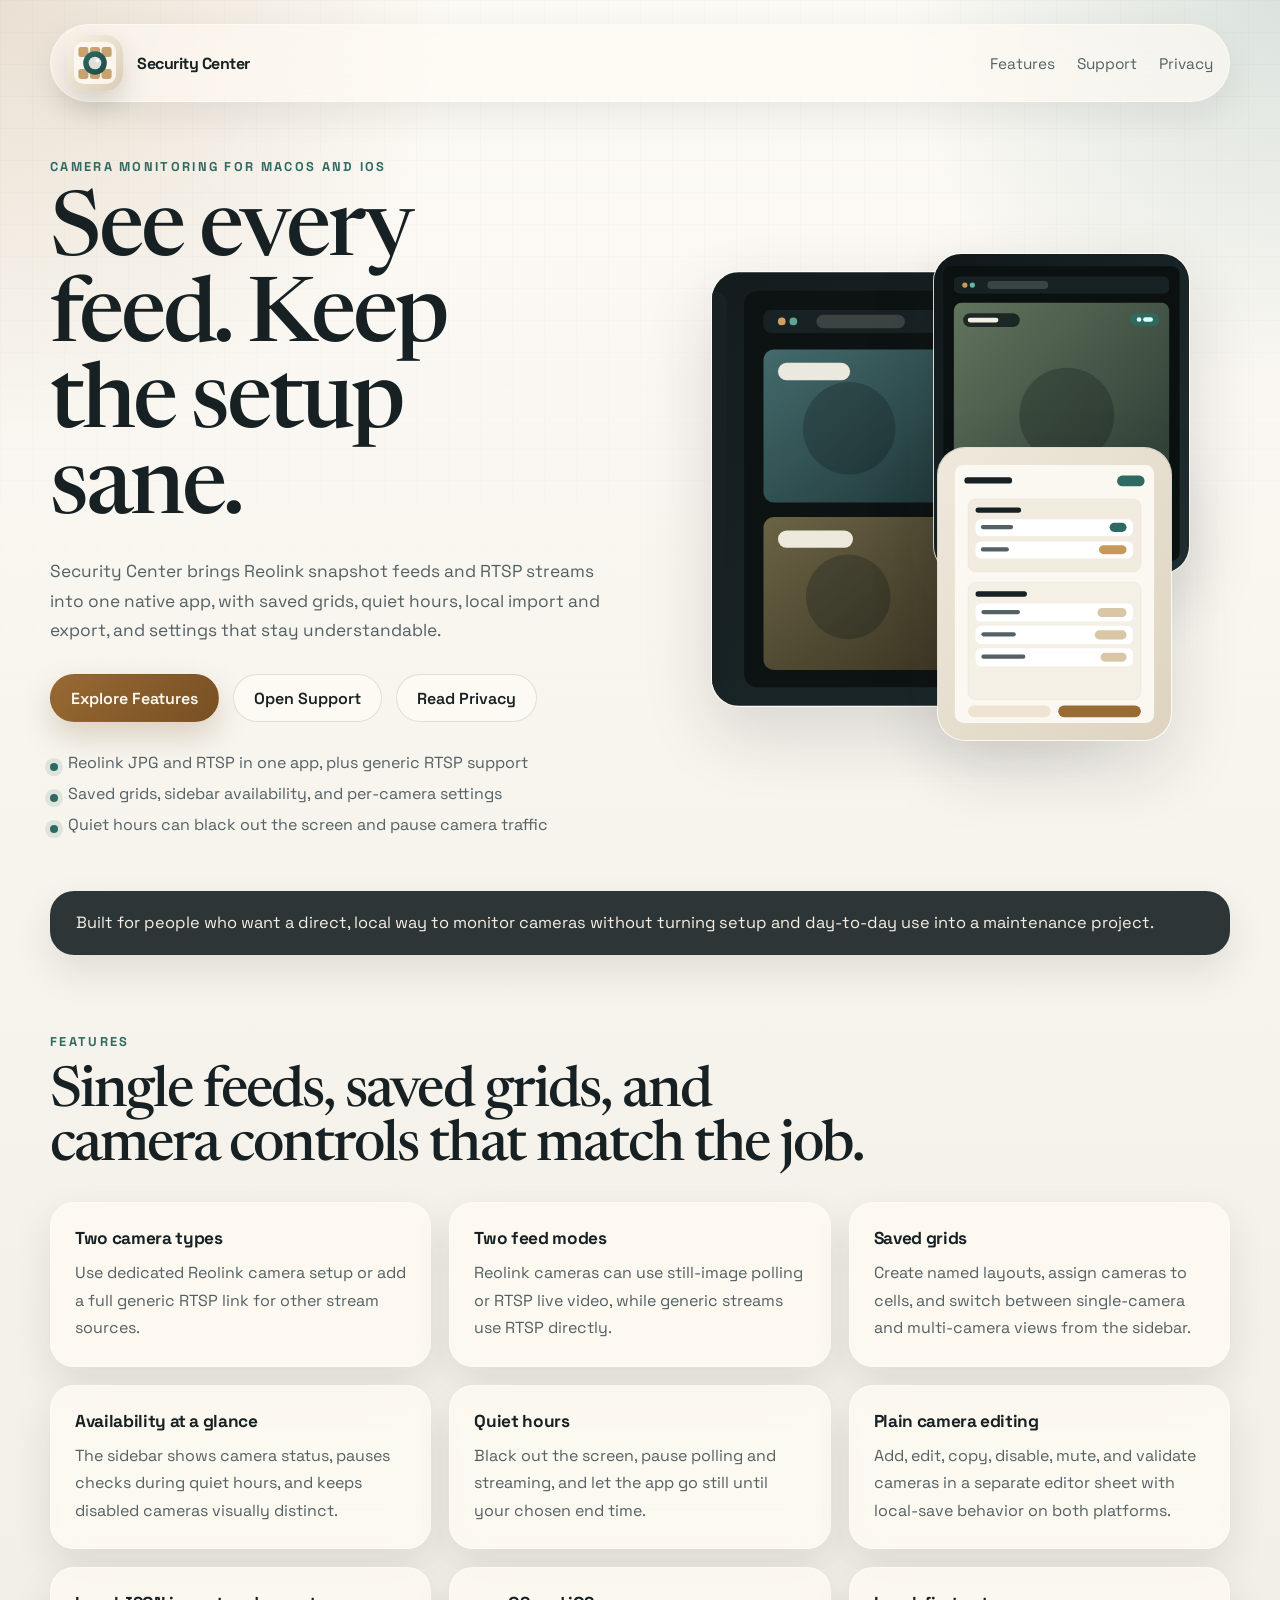
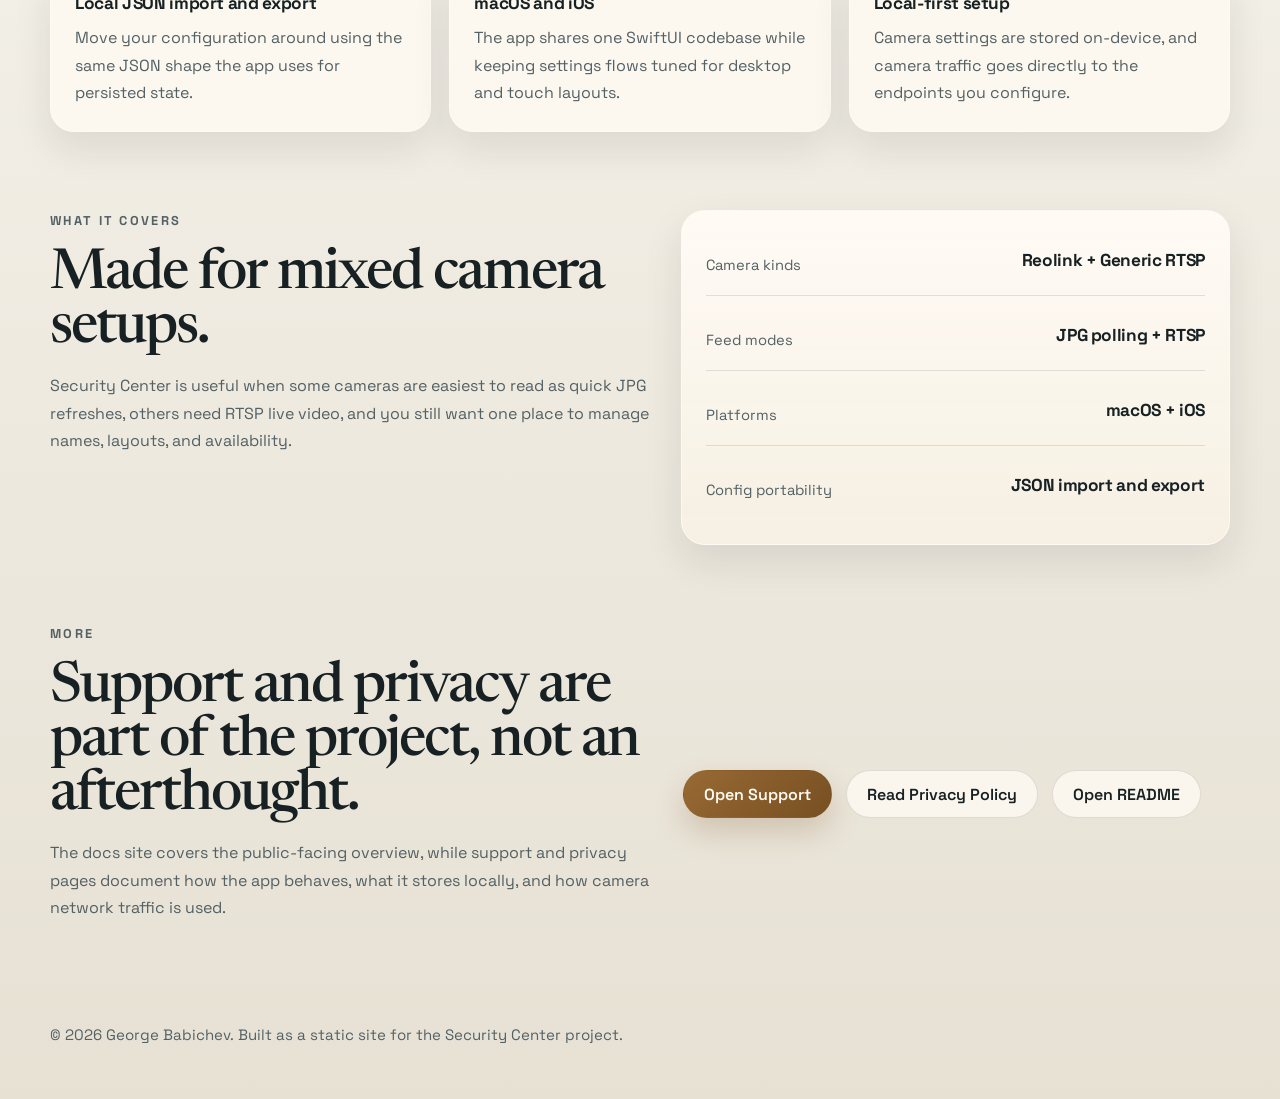
==== docs/index.html @ 2c76d136 "Fixed grid on start, and added docs" ====
<!DOCTYPE html>
<html lang="en">
<head>
  <meta charset="utf-8">
  <meta name="viewport" content="width=device-width, initial-scale=1">
  <title>Security Center</title>
  <meta
    name="description"
    content="Security Center is a native macOS and iOS camera monitor for Reolink JPG feeds and RTSP streams, with saved grids, quiet hours, local JSON export, and simple camera management."
  >
  <meta name="theme-color" media="(prefers-color-scheme: light)" content="#f3f0e8">
  <meta name="theme-color" media="(prefers-color-scheme: dark)" content="#0f1719">
  <link rel="icon" type="image/svg+xml" href="icon-light.svg">
  <link rel="apple-touch-icon" href="icon-light.svg">
  <link rel="preconnect" href="https://fonts.googleapis.com">
  <link rel="preconnect" href="https://fonts.gstatic.com" crossorigin>
  <link href="https://fonts.googleapis.com/css2?family=Newsreader:opsz,wght@6..72,400;6..72,500&family=Space+Grotesk:wght@400;500;700&display=swap" rel="stylesheet">
  <link rel="stylesheet" href="site.css">
</head>
<body class="product-page">
  <div class="page-shell">
    <header class="hero">
      <nav class="topbar" aria-label="Primary">
        <a class="brand" href="#top" aria-label="Security Center home">
          <picture class="brand-mark">
            <source srcset="icon-dark.svg" media="(prefers-color-scheme: dark)">
            <source srcset="icon-light.svg" media="(prefers-color-scheme: light)">
            <img src="icon-light.svg" alt="" width="56" height="56">
          </picture>
          <span>Security Center</span>
        </a>
        <div class="nav-links">
          <a href="#features">Features</a>
          <a href="Support.html">Support</a>
          <a href="PrivacyPolicy.html">Privacy</a>
        </div>
      </nav>

      <section class="hero-grid" id="top">
        <div class="hero-copy reveal">
          <p class="eyebrow">Camera Monitoring for macOS and iOS</p>
          <h1>See every feed. Keep the setup sane.</h1>
          <p class="lede">
            Security Center brings Reolink snapshot feeds and RTSP streams into one native app,
            with saved grids, quiet hours, local import and export, and settings that stay understandable.
          </p>
          <div class="hero-actions">
            <a class="button button-primary" href="#features">Explore Features</a>
            <a class="button button-secondary" href="Support.html">Open Support</a>
            <a class="button button-tertiary" href="PrivacyPolicy.html">Read Privacy</a>
          </div>
          <ul class="hero-points" aria-label="Highlights">
            <li>Reolink JPG and RTSP in one app, plus generic RTSP support</li>
            <li>Saved grids, sidebar availability, and per-camera settings</li>
            <li>Quiet hours can black out the screen and pause camera traffic</li>
          </ul>
        </div>

        <div class="hero-visual reveal" aria-label="Security Center previews">
          <div class="screen-stack">
            <figure class="screen-card screen-main">
              <img src="preview-grid.svg" alt="Saved camera grid preview" loading="eager">
            </figure>
            <figure class="screen-card screen-side">
              <img src="preview-camera.svg" alt="Single camera detail preview" loading="lazy">
            </figure>
            <figure class="screen-card screen-detail">
              <img src="preview-settings.svg" alt="Settings and camera editor preview" loading="lazy">
            </figure>
          </div>
        </div>
      </section>
    </header>

    <main>
      <section class="summary-band reveal">
        <p>
          Built for people who want a direct, local way to monitor cameras without turning setup and day-to-day use into a maintenance project.
        </p>
      </section>

      <section class="section" id="features">
        <div class="section-heading reveal">
          <p class="eyebrow">Features</p>
          <h2>Single feeds, saved grids, and camera controls that match the job.</h2>
        </div>

        <div class="feature-grid">
          <article class="feature-card reveal">
            <h3>Two camera types</h3>
            <p>Use dedicated Reolink camera setup or add a full generic RTSP link for other stream sources.</p>
          </article>

          <article class="feature-card reveal">
            <h3>Two feed modes</h3>
            <p>Reolink cameras can use still-image polling or RTSP live video, while generic streams use RTSP directly.</p>
          </article>

          <article class="feature-card reveal">
            <h3>Saved grids</h3>
            <p>Create named layouts, assign cameras to cells, and switch between single-camera and multi-camera views from the sidebar.</p>
          </article>

          <article class="feature-card reveal">
            <h3>Availability at a glance</h3>
            <p>The sidebar shows camera status, pauses checks during quiet hours, and keeps disabled cameras visually distinct.</p>
          </article>

          <article class="feature-card reveal">
            <h3>Quiet hours</h3>
            <p>Black out the screen, pause polling and streaming, and let the app go still until your chosen end time.</p>
          </article>

          <article class="feature-card reveal">
            <h3>Plain camera editing</h3>
            <p>Add, edit, copy, disable, mute, and validate cameras in a separate editor sheet with local-save behavior on both platforms.</p>
          </article>

          <article class="feature-card reveal">
            <h3>Local JSON import and export</h3>
            <p>Move your configuration around using the same JSON shape the app uses for persisted state.</p>
          </article>

          <article class="feature-card reveal">
            <h3>macOS and iOS</h3>
            <p>The app shares one SwiftUI codebase while keeping settings flows tuned for desktop and touch layouts.</p>
          </article>

          <article class="feature-card reveal">
            <h3>Local-first setup</h3>
            <p>Camera settings are stored on-device, and camera traffic goes directly to the endpoints you configure.</p>
          </article>
        </div>
      </section>

      <section class="section spotlight reveal">
        <div class="spotlight-copy">
          <p class="eyebrow">What It Covers</p>
          <h2>Made for mixed camera setups.</h2>
          <p>
            Security Center is useful when some cameras are easiest to read as quick JPG refreshes,
            others need RTSP live video, and you still want one place to manage names, layouts, and availability.
          </p>
        </div>
        <div class="spotlight-panel">
          <div class="spotlight-row">
            <span class="metric-label">Camera kinds</span>
            <strong>Reolink + Generic RTSP</strong>
          </div>
          <div class="spotlight-row">
            <span class="metric-label">Feed modes</span>
            <strong>JPG polling + RTSP</strong>
          </div>
          <div class="spotlight-row">
            <span class="metric-label">Platforms</span>
            <strong>macOS + iOS</strong>
          </div>
          <div class="spotlight-row">
            <span class="metric-label">Config portability</span>
            <strong>JSON import and export</strong>
          </div>
        </div>
      </section>

      <section class="section closing reveal">
        <div>
          <p class="eyebrow">More</p>
          <h2>Support and privacy are part of the project, not an afterthought.</h2>
          <p>
            The docs site covers the public-facing overview, while support and privacy pages document how the app behaves,
            what it stores locally, and how camera network traffic is used.
          </p>
        </div>
        <div class="closing-actions">
          <a class="button button-primary" href="Support.html">Open Support</a>
          <a class="button button-secondary" href="PrivacyPolicy.html">Read Privacy Policy</a>
          <a class="button button-tertiary" href="../README.md">Open README</a>
        </div>
      </section>
    </main>

    <footer class="site-footer">
      <p>&copy; <span data-current-year>2026</span> George Babichev. Built as a static site for the Security Center project.</p>
    </footer>
  </div>

  <script src="site.js"></script>
</body>
</html>
---- docs/site.css ----
:root {
  color-scheme: light dark;
  --bg: #f3f0e8;
  --bg-strong: #e7e1d3;
  --surface: rgba(255, 251, 244, 0.76);
  --surface-strong: rgba(255, 251, 244, 0.92);
  --surface-dark: rgba(16, 24, 26, 0.82);
  --ink: #172123;
  --ink-soft: #536064;
  --line: rgba(23, 33, 35, 0.12);
  --line-strong: rgba(23, 33, 35, 0.22);
  --accent: #986a34;
  --accent-strong: #774f22;
  --signal: #2f6a62;
  --signal-soft: rgba(47, 106, 98, 0.12);
  --shadow-lg: 0 28px 70px rgba(26, 31, 31, 0.14);
  --shadow-md: 0 16px 38px rgba(26, 31, 31, 0.1);
  --radius-xl: 34px;
  --radius-lg: 24px;
  --radius-md: 18px;
  --radius-sm: 999px;
  --content-width: 1180px;
}

* {
  box-sizing: border-box;
}

html {
  scroll-behavior: smooth;
}

body {
  margin: 0;
  min-width: 320px;
  font-family: "Space Grotesk", "Avenir Next", "Segoe UI", sans-serif;
  color: var(--ink);
  background:
    radial-gradient(circle at top left, rgba(152, 106, 52, 0.18), transparent 28rem),
    radial-gradient(circle at top right, rgba(47, 106, 98, 0.16), transparent 24rem),
    linear-gradient(180deg, #fcfaf5 0%, var(--bg) 55%, #e7e1d4 100%);
}

body::before {
  content: "";
  position: fixed;
  inset: 0;
  pointer-events: none;
  background-image:
    linear-gradient(rgba(23, 33, 35, 0.03) 1px, transparent 1px),
    linear-gradient(90deg, rgba(23, 33, 35, 0.03) 1px, transparent 1px);
  background-size: 32px 32px;
  mask-image: linear-gradient(180deg, rgba(0, 0, 0, 0.56), transparent 84%);
}

img {
  display: block;
  max-width: 100%;
}

a {
  color: inherit;
  text-decoration: none;
}

.page-shell {
  position: relative;
  z-index: 1;
  padding-bottom: 2.5rem;
}

.hero,
.section,
.summary-band,
.site-footer,
.info-shell {
  width: min(calc(100% - 32px), var(--content-width));
  margin-inline: auto;
}

.hero {
  padding: 24px 0 56px;
}

.topbar {
  display: flex;
  align-items: center;
  justify-content: space-between;
  gap: 24px;
  padding: 10px 16px;
  background: rgba(255, 251, 244, 0.62);
  border: 1px solid rgba(255, 251, 244, 0.68);
  border-radius: var(--radius-sm);
  backdrop-filter: blur(18px);
  box-shadow: 0 12px 36px rgba(26, 31, 31, 0.08);
}

.brand {
  display: inline-flex;
  align-items: center;
  gap: 14px;
  font-size: 1rem;
  font-weight: 700;
  letter-spacing: -0.03em;
}

.brand-mark img {
  width: 56px;
  height: 56px;
  border-radius: 18px;
  box-shadow: 0 14px 28px rgba(26, 31, 31, 0.16);
}

.nav-links {
  display: inline-flex;
  align-items: center;
  flex-wrap: wrap;
  justify-content: flex-end;
  gap: 22px;
  color: var(--ink-soft);
  font-size: 0.96rem;
}

.nav-links a {
  position: relative;
}

.nav-links a::after {
  content: "";
  position: absolute;
  left: 0;
  bottom: -6px;
  width: 100%;
  height: 2px;
  background: var(--accent);
  transform: scaleX(0);
  transform-origin: left;
  transition: transform 180ms ease;
}

.nav-links a:hover::after,
.nav-links a:focus-visible::after {
  transform: scaleX(1);
}

.hero-grid {
  display: grid;
  grid-template-columns: minmax(0, 1.02fr) minmax(320px, 0.98fr);
  gap: 40px;
  align-items: center;
  padding-top: 56px;
}

.hero-copy h1,
.section-heading h2,
.spotlight-copy h2,
.closing h2,
.info-header h1,
.info-card h2,
.policy-card h2 {
  margin: 0;
  font-family: "Newsreader", Georgia, serif;
  font-weight: 500;
  letter-spacing: -0.035em;
  line-height: 0.96;
}

.hero-copy h1 {
  max-width: 9ch;
  font-size: clamp(3.4rem, 7vw, 6.1rem);
}

.eyebrow {
  margin: 0 0 16px;
  color: var(--signal);
  font-size: 0.8rem;
  font-weight: 700;
  letter-spacing: 0.18em;
  text-transform: uppercase;
}

.lede,
.summary-band p,
.feature-card p,
.spotlight-copy p,
.closing p,
.info-header p,
.info-card p,
.info-card li,
.policy-card p,
.policy-card li {
  color: var(--ink-soft);
  line-height: 1.72;
}

.lede {
  max-width: 58ch;
  margin: 22px 0 0;
  font-size: 1.08rem;
}

.hero-actions,
.closing-actions,
.card-actions {
  display: flex;
  flex-wrap: wrap;
  gap: 14px;
  margin-top: 28px;
}

.button {
  display: inline-flex;
  align-items: center;
  justify-content: center;
  min-height: 48px;
  padding: 0 20px;
  border-radius: var(--radius-sm);
  border: 1px solid transparent;
  font-weight: 600;
  transition:
    transform 180ms ease,
    border-color 180ms ease,
    background-color 180ms ease,
    color 180ms ease;
}

.button:hover,
.button:focus-visible {
  transform: translateY(-1px);
}

.button-primary {
  color: #fffaf2;
  background: linear-gradient(135deg, var(--accent) 0%, var(--accent-strong) 100%);
  box-shadow: 0 14px 30px rgba(119, 79, 34, 0.22);
}

.button-secondary,
.button-tertiary {
  border-color: var(--line);
  background: rgba(255, 251, 244, 0.74);
}

.button-secondary:hover,
.button-secondary:focus-visible,
.button-tertiary:hover,
.button-tertiary:focus-visible {
  border-color: var(--line-strong);
}

.hero-points {
  margin: 30px 0 0;
  padding: 0;
  list-style: none;
  display: grid;
  gap: 10px;
}

.hero-points li {
  position: relative;
  padding-left: 18px;
  color: var(--ink-soft);
}

.hero-points li::before {
  content: "";
  position: absolute;
  left: 0;
  top: 0.68em;
  width: 8px;
  height: 8px;
  border-radius: 999px;
  background: var(--signal);
  box-shadow: 0 0 0 5px var(--signal-soft);
}

.screen-stack {
  position: relative;
  min-height: 520px;
}

.screen-card {
  position: absolute;
  overflow: hidden;
  border-radius: 28px;
  border: 1px solid rgba(255, 251, 244, 0.58);
  background: rgba(255, 251, 244, 0.58);
  box-shadow: var(--shadow-lg);
}

.screen-card img {
  width: 100%;
  height: 100%;
  object-fit: cover;
}

.screen-main {
  inset: 18px 90px 34px 0;
}

.screen-side {
  width: 46%;
  right: 0;
  top: 0;
  aspect-ratio: 4 / 5;
}

.screen-detail {
  width: 42%;
  right: 18px;
  bottom: 0;
  aspect-ratio: 4 / 5;
}

.summary-band {
  padding: 18px 26px;
  background: rgba(23, 33, 35, 0.9);
  color: #f6efe2;
  border-radius: 24px;
  box-shadow: var(--shadow-md);
}

.summary-band p {
  margin: 0;
  color: inherit;
  font-size: 1.02rem;
}

.section {
  padding-top: 78px;
}

.section-heading {
  max-width: 52rem;
}

.section-heading h2,
.spotlight-copy h2,
.closing h2 {
  font-size: clamp(2.25rem, 4.4vw, 4rem);
}

.feature-grid,
.info-grid {
  display: grid;
  grid-template-columns: repeat(3, minmax(0, 1fr));
  gap: 18px;
  margin-top: 28px;
}

.feature-card,
.info-card,
.policy-card,
.spotlight-panel {
  padding: 24px;
  border-radius: var(--radius-lg);
  background: var(--surface);
  border: 1px solid rgba(255, 251, 244, 0.82);
  backdrop-filter: blur(16px);
  box-shadow: var(--shadow-md);
}

.feature-card h3,
.faq-item h3,
.stack-item strong,
.spotlight-row strong {
  margin: 0 0 10px;
  font-size: 1.08rem;
  letter-spacing: -0.02em;
}

.feature-card p,
.info-card p,
.policy-card p {
  margin: 0;
}

.spotlight {
  display: grid;
  grid-template-columns: minmax(0, 1.05fr) minmax(280px, 0.95fr);
  gap: 24px;
  align-items: stretch;
}

.spotlight-panel {
  display: grid;
  gap: 14px;
  align-content: center;
  background:
    linear-gradient(180deg, rgba(255, 251, 244, 0.9), rgba(245, 238, 226, 0.88)),
    var(--surface);
}

.spotlight-row {
  display: flex;
  align-items: center;
  justify-content: space-between;
  gap: 16px;
  padding: 14px 0;
  border-bottom: 1px solid var(--line);
}

.spotlight-row:last-child {
  border-bottom: 0;
}

.metric-label {
  color: var(--ink-soft);
  font-size: 0.92rem;
}

.closing {
  display: grid;
  grid-template-columns: minmax(0, 1.05fr) minmax(250px, 0.95fr);
  gap: 28px;
  align-items: center;
}

.site-footer {
  padding-top: 72px;
  color: var(--ink-soft);
  font-size: 0.94rem;
}

.info-shell {
  padding: 24px 0 40px;
}

.info-header {
  max-width: 50rem;
  padding: 54px 0 22px;
}

.info-header h1 {
  font-size: clamp(2.8rem, 6vw, 4.8rem);
}

.back-link {
  display: inline-flex;
  margin-bottom: 18px;
  color: var(--accent-strong);
  font-weight: 600;
}

.meta-note {
  margin-top: 14px;
  font-size: 0.92rem;
}

.stack-list,
.faq-list {
  display: grid;
  gap: 16px;
}

.stack-item p,
.faq-item p {
  margin: 0;
}

.faq-item + .faq-item {
  padding-top: 16px;
  border-top: 1px solid var(--line);
}

.callout {
  margin-top: 18px;
  padding: 14px 16px;
  border-radius: 16px;
  background: var(--signal-soft);
  color: var(--signal);
  font-weight: 600;
}

.policy-shell {
  display: grid;
  gap: 18px;
}

.info-card ul,
.policy-card ul {
  margin: 14px 0 0;
  padding-left: 20px;
}

.reveal {
  opacity: 0;
  transform: translateY(24px);
  transition:
    opacity 500ms ease,
    transform 500ms ease;
}

.reveal.is-visible {
  opacity: 1;
  transform: translateY(0);
}

@media (max-width: 1040px) {
  .hero-grid,
  .spotlight,
  .closing,
  .feature-grid,
  .info-grid {
    grid-template-columns: 1fr;
  }

  .screen-stack {
    min-height: 620px;
  }

  .screen-main {
    inset: 42px 100px 34px 0;
  }

  .screen-side {
    width: 44%;
  }

  .screen-detail {
    width: 40%;
  }
}

@media (max-width: 720px) {
  .hero,
  .section,
  .summary-band,
  .site-footer,
  .info-shell {
    width: min(calc(100% - 20px), var(--content-width));
  }

  .topbar {
    flex-direction: column;
    align-items: flex-start;
  }

  .nav-links {
    justify-content: flex-start;
    gap: 18px;
  }

  .hero {
    padding-top: 18px;
  }

  .hero-grid {
    gap: 28px;
    padding-top: 36px;
  }

  .screen-stack {
    min-height: 420px;
  }

  .screen-main {
    inset: 36px 58px 20px 0;
  }

  .screen-side {
    width: 42%;
  }

  .screen-detail {
    width: 39%;
    right: 10px;
  }

  .feature-card,
  .info-card,
  .policy-card,
  .spotlight-panel {
    padding: 20px;
  }
}

@media (prefers-color-scheme: dark) {
  :root {
    --bg: #11181a;
    --bg-strong: #182325;
    --surface: rgba(19, 29, 31, 0.74);
    --surface-strong: rgba(19, 29, 31, 0.9);
    --ink: #edf0ea;
    --ink-soft: #b3beb8;
    --line: rgba(237, 240, 234, 0.1);
    --line-strong: rgba(237, 240, 234, 0.2);
    --accent: #c89a58;
    --accent-strong: #efbf77;
    --signal: #63b8aa;
    --signal-soft: rgba(99, 184, 170, 0.14);
    --shadow-lg: 0 28px 70px rgba(0, 0, 0, 0.34);
    --shadow-md: 0 16px 38px rgba(0, 0, 0, 0.24);
  }

  body {
    background:
      radial-gradient(circle at top left, rgba(200, 154, 88, 0.14), transparent 28rem),
      radial-gradient(circle at top right, rgba(99, 184, 170, 0.16), transparent 24rem),
      linear-gradient(180deg, #0f1719 0%, #121c1f 56%, #172427 100%);
  }

  body::before {
    background-image:
      linear-gradient(rgba(237, 240, 234, 0.03) 1px, transparent 1px),
      linear-gradient(90deg, rgba(237, 240, 234, 0.03) 1px, transparent 1px);
  }

  .topbar {
    background: rgba(18, 28, 31, 0.62);
    border-color: rgba(237, 240, 234, 0.08);
  }

  .screen-card,
  .feature-card,
  .info-card,
  .policy-card,
  .spotlight-panel {
    border-color: rgba(237, 240, 234, 0.08);
  }

  .button-secondary,
  .button-tertiary {
    background: rgba(19, 29, 31, 0.84);
  }

  .summary-band {
    background: rgba(10, 15, 16, 0.92);
    color: #f5ebdc;
  }

  .spotlight-panel {
    background:
      linear-gradient(180deg, rgba(24, 36, 39, 0.96), rgba(18, 28, 31, 0.9)),
      var(--surface);
  }
}
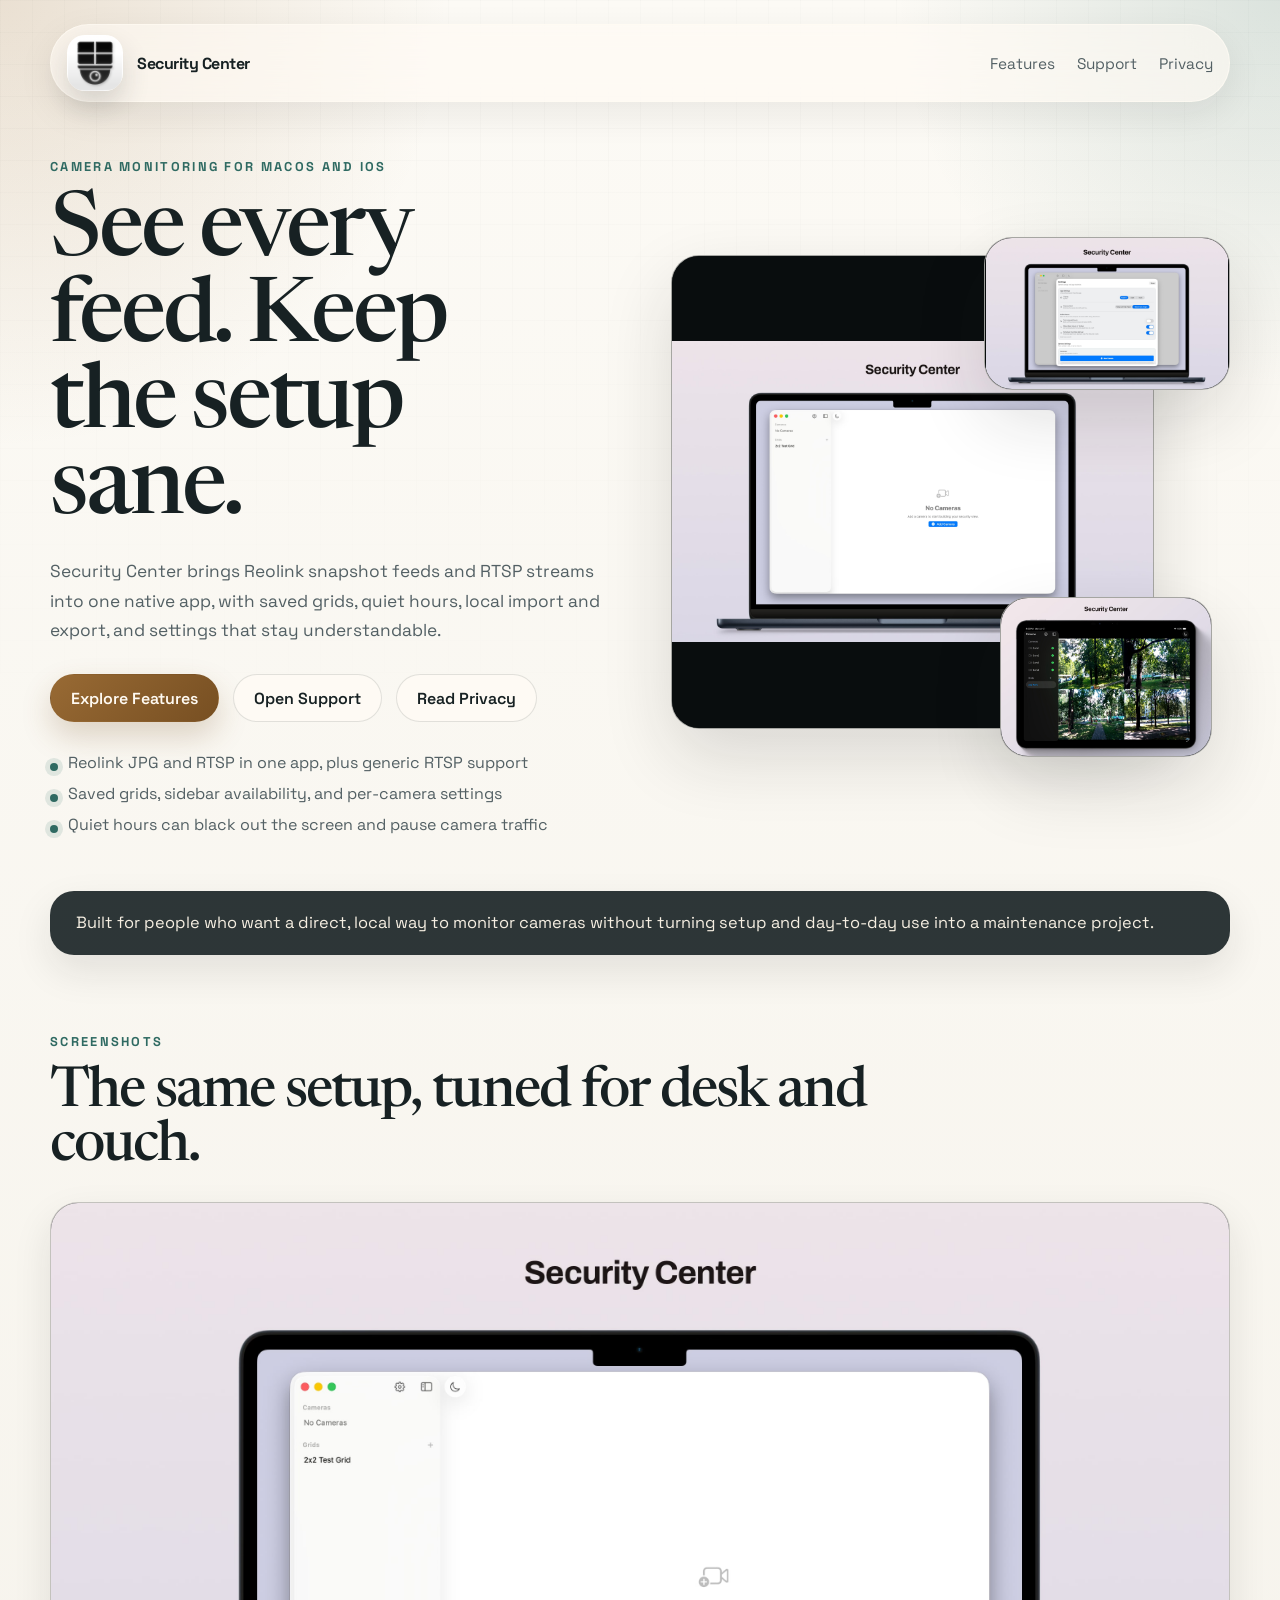
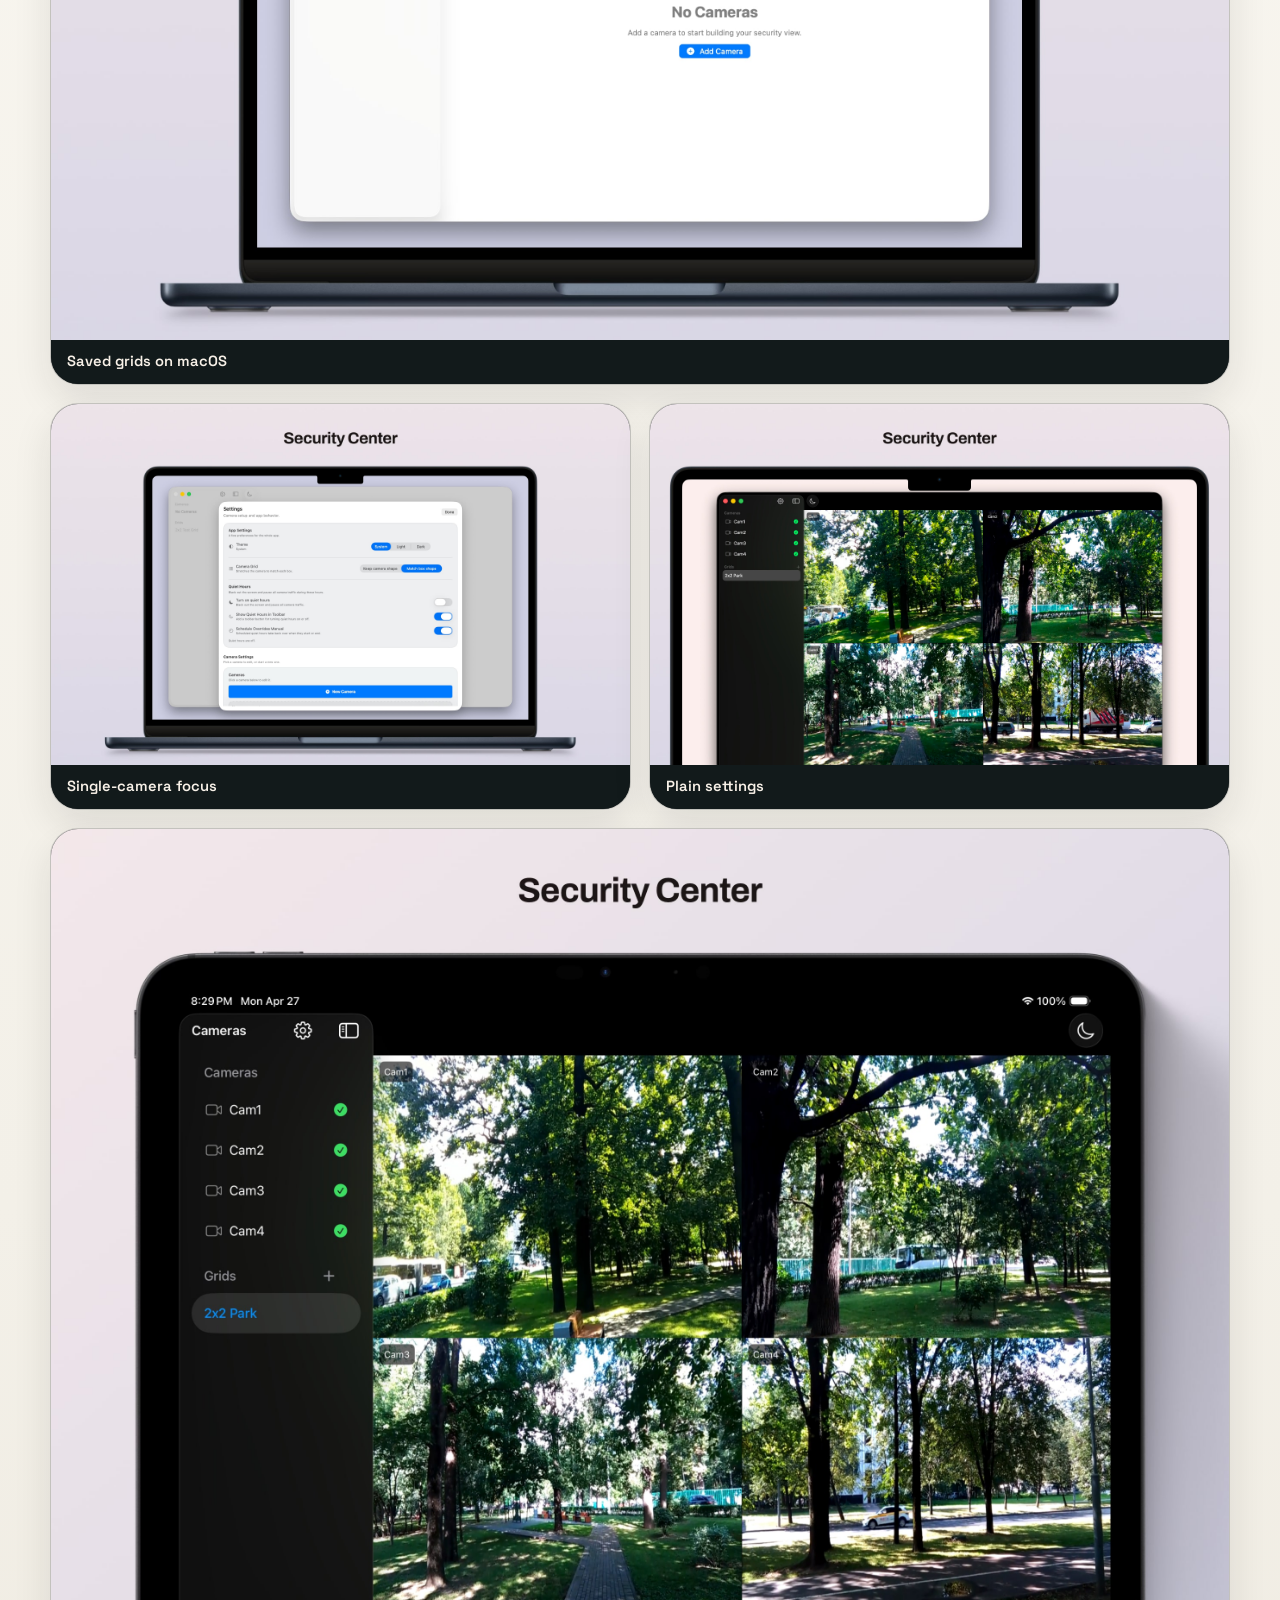
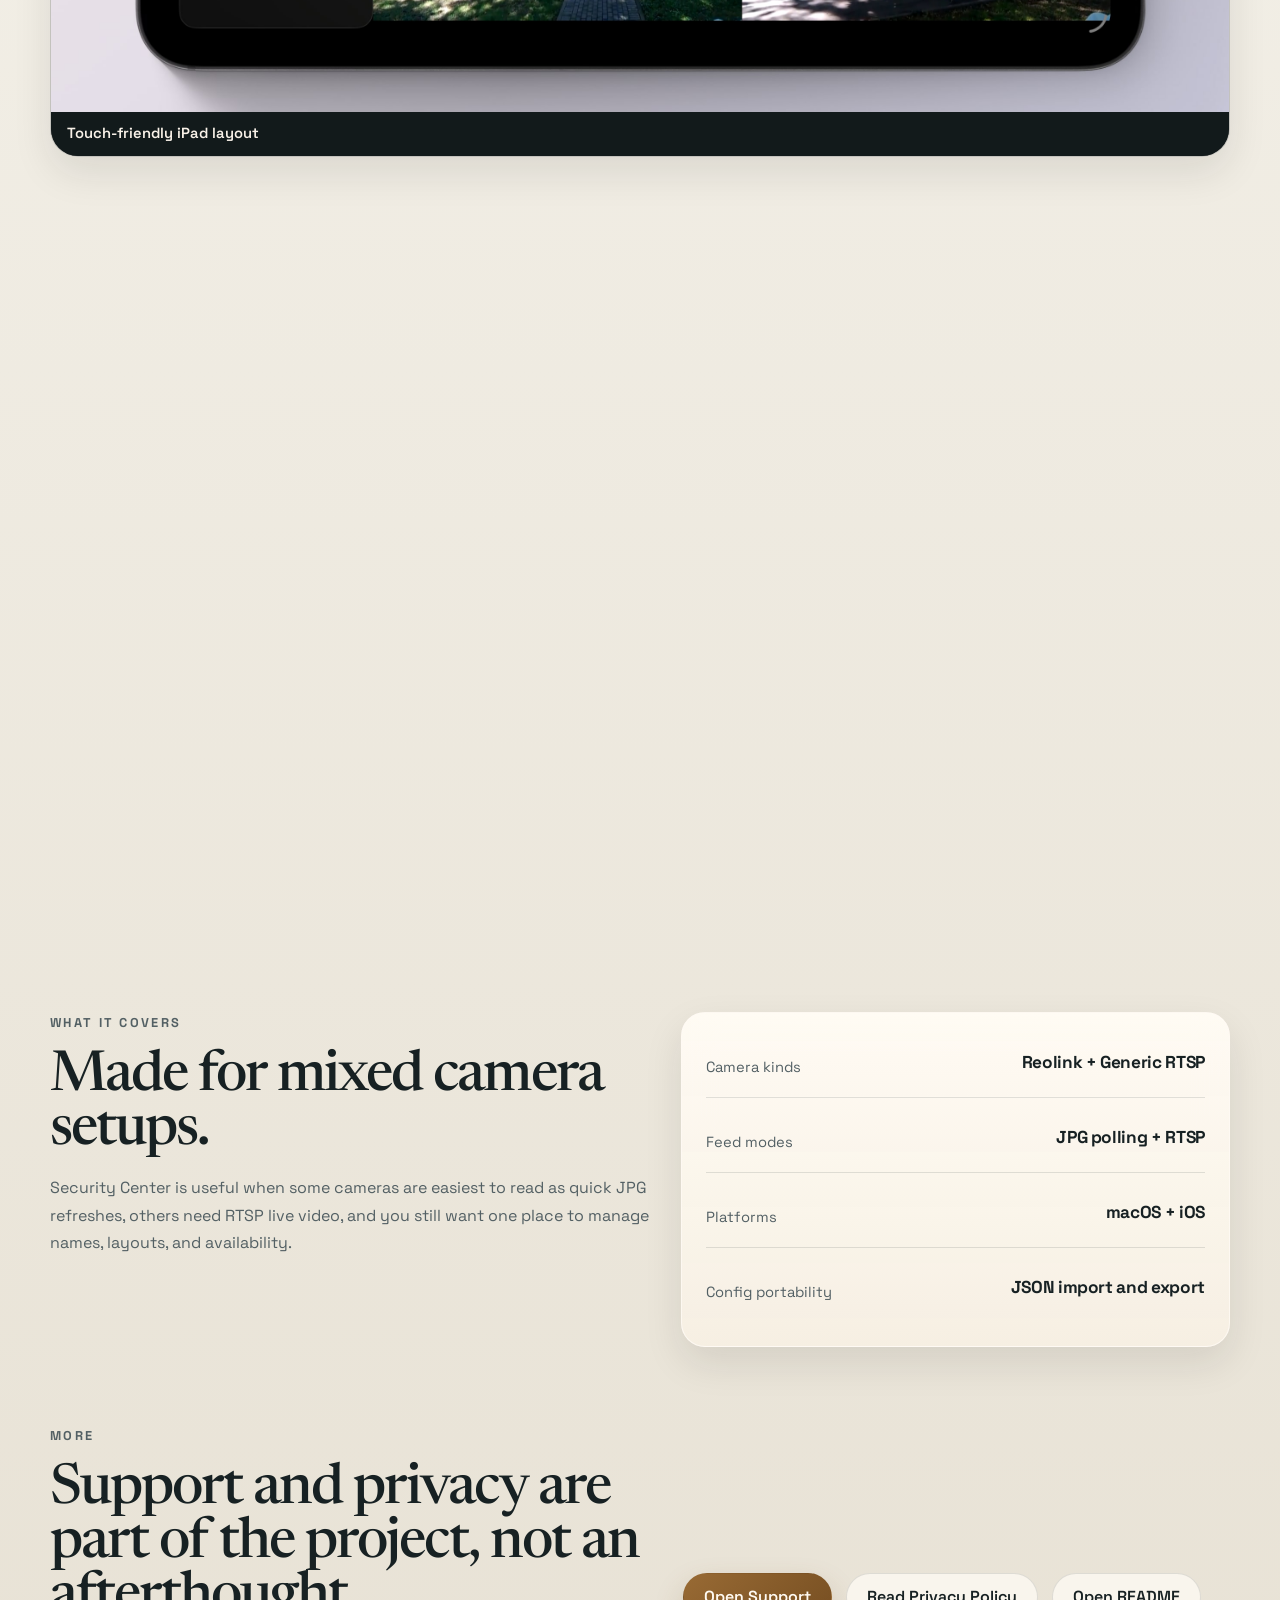
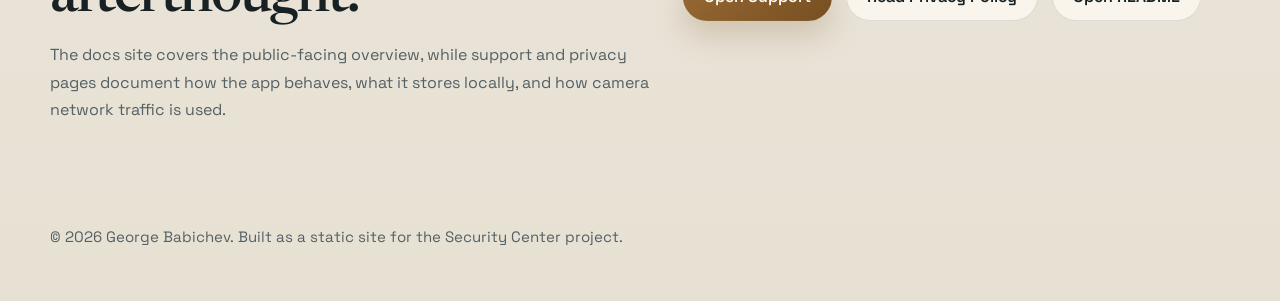
==== commit 081f53cd: "Website tweaks" ====
--- a/docs/index.html
+++ b/docs/index.html
@@ -10,8 +10,9 @@
   >
   <meta name="theme-color" media="(prefers-color-scheme: light)" content="#f3f0e8">
   <meta name="theme-color" media="(prefers-color-scheme: dark)" content="#0f1719">
-  <link rel="icon" type="image/svg+xml" href="icon-light.svg">
-  <link rel="apple-touch-icon" href="icon-light.svg">
+  <link rel="icon" type="image/png" href="icon-light.png" media="(prefers-color-scheme: light)">
+  <link rel="icon" type="image/png" href="icon-dark.png" media="(prefers-color-scheme: dark)">
+  <link rel="apple-touch-icon" href="icon-light.png">
   <link rel="preconnect" href="https://fonts.googleapis.com">
   <link rel="preconnect" href="https://fonts.gstatic.com" crossorigin>
   <link href="https://fonts.googleapis.com/css2?family=Newsreader:opsz,wght@6..72,400;6..72,500&family=Space+Grotesk:wght@400;500;700&display=swap" rel="stylesheet">
@@ -23,9 +24,9 @@
       <nav class="topbar" aria-label="Primary">
         <a class="brand" href="#top" aria-label="Security Center home">
           <picture class="brand-mark">
-            <source srcset="icon-dark.svg" media="(prefers-color-scheme: dark)">
-            <source srcset="icon-light.svg" media="(prefers-color-scheme: light)">
-            <img src="icon-light.svg" alt="" width="56" height="56">
+            <source srcset="icon-dark.png" media="(prefers-color-scheme: dark)">
+            <source srcset="icon-light.png" media="(prefers-color-scheme: light)">
+            <img src="icon-light.png" alt="" width="56" height="56">
           </picture>
           <span>Security Center</span>
         </a>
@@ -59,13 +60,13 @@
         <div class="hero-visual reveal" aria-label="Security Center previews">
           <div class="screen-stack">
             <figure class="screen-card screen-main">
-              <img src="preview-grid.svg" alt="Saved camera grid preview" loading="eager">
+              <img src="mac1.jpg" alt="Security Center saved grid on macOS" loading="eager">
             </figure>
             <figure class="screen-card screen-side">
-              <img src="preview-camera.svg" alt="Single camera detail preview" loading="lazy">
+              <img src="mac2.jpg" alt="Security Center single camera view on macOS" loading="lazy">
             </figure>
             <figure class="screen-card screen-detail">
-              <img src="preview-settings.svg" alt="Settings and camera editor preview" loading="lazy">
+              <img src="iPad1.jpg" alt="Security Center running on iPad" loading="lazy">
             </figure>
           </div>
         </div>
@@ -77,6 +78,35 @@
         <p>
           Built for people who want a direct, local way to monitor cameras without turning setup and day-to-day use into a maintenance project.
         </p>
+      </section>
+
+      <section class="section screenshots" aria-label="Screenshots">
+        <div class="section-heading reveal">
+          <p class="eyebrow">Screenshots</p>
+          <h2>The same setup, tuned for desk and couch.</h2>
+        </div>
+
+        <div class="screenshot-grid">
+          <figure class="screenshot-card screenshot-wide reveal">
+            <img src="mac1.jpg" alt="Saved camera grid on macOS" loading="lazy">
+            <figcaption>Saved grids on macOS</figcaption>
+          </figure>
+
+          <figure class="screenshot-card reveal">
+            <img src="mac2.jpg" alt="Single camera detail on macOS" loading="lazy">
+            <figcaption>Single-camera focus</figcaption>
+          </figure>
+
+          <figure class="screenshot-card reveal">
+            <img src="mac3.jpg" alt="Security Center app settings on macOS" loading="lazy">
+            <figcaption>Plain settings</figcaption>
+          </figure>
+
+          <figure class="screenshot-card screenshot-wide reveal">
+            <img src="iPad1.jpg" alt="Security Center camera monitoring on iPad" loading="lazy">
+            <figcaption>Touch-friendly iPad layout</figcaption>
+          </figure>
+        </div>
       </section>
 
       <section class="section" id="features">
--- a/docs/site.css
+++ b/docs/site.css
@@ -281,35 +281,78 @@
 
 .screen-card {
   position: absolute;
+  margin: 0;
   overflow: hidden;
   border-radius: 28px;
   border: 1px solid rgba(255, 251, 244, 0.58);
-  background: rgba(255, 251, 244, 0.58);
+  background: rgba(18, 24, 25, 0.9);
   box-shadow: var(--shadow-lg);
 }
 
 .screen-card img {
   width: 100%;
   height: 100%;
-  object-fit: cover;
+  object-fit: contain;
+  background: #090d0e;
 }
 
 .screen-main {
-  inset: 18px 90px 34px 0;
+  inset: 18px 76px 28px 0;
+  z-index: 1;
 }
 
 .screen-side {
-  width: 46%;
+  width: 44%;
   right: 0;
   top: 0;
-  aspect-ratio: 4 / 5;
+  aspect-ratio: 16 / 10;
+  z-index: 2;
 }
 
 .screen-detail {
-  width: 42%;
+  width: 38%;
   right: 18px;
   bottom: 0;
-  aspect-ratio: 4 / 5;
+  aspect-ratio: 4 / 3;
+  z-index: 3;
+}
+
+.screenshots {
+  padding-top: 70px;
+}
+
+.screenshot-grid {
+  display: grid;
+  grid-template-columns: repeat(2, minmax(0, 1fr));
+  gap: 18px;
+  margin-top: 28px;
+}
+
+.screenshot-card {
+  margin: 0;
+  overflow: hidden;
+  border-radius: 28px;
+  border: 1px solid rgba(255, 251, 244, 0.72);
+  background: rgba(18, 24, 25, 0.9);
+  box-shadow: var(--shadow-md);
+}
+
+.screenshot-card img {
+  width: 100%;
+  height: auto;
+  background: #090d0e;
+}
+
+.screenshot-card figcaption {
+  padding: 12px 16px 14px;
+  color: #f8f1e8;
+  background: rgba(17, 24, 26, 0.92);
+  font-size: 0.92rem;
+  font-weight: 600;
+}
+
+.screenshot-wide {
+  grid-column: span 2;
 }
 
 .summary-band {
@@ -510,15 +553,15 @@
   }
 
   .screen-main {
-    inset: 42px 100px 34px 0;
+    inset: 42px 82px 34px 0;
   }
 
   .screen-side {
-    width: 44%;
+    width: 42%;
   }
 
   .screen-detail {
-    width: 40%;
+    width: 38%;
   }
 }
 
@@ -555,16 +598,24 @@
   }
 
   .screen-main {
-    inset: 36px 58px 20px 0;
+    inset: 34px 50px 18px 0;
   }
 
   .screen-side {
-    width: 42%;
+    width: 44%;
   }
 
   .screen-detail {
-    width: 39%;
+    width: 40%;
     right: 10px;
+  }
+
+  .screenshot-grid {
+    grid-template-columns: 1fr;
+  }
+
+  .screenshot-wide {
+    grid-column: auto;
   }
 
   .feature-card,
@@ -612,6 +663,7 @@
   }
 
   .screen-card,
+  .screenshot-card,
   .feature-card,
   .info-card,
   .policy-card,
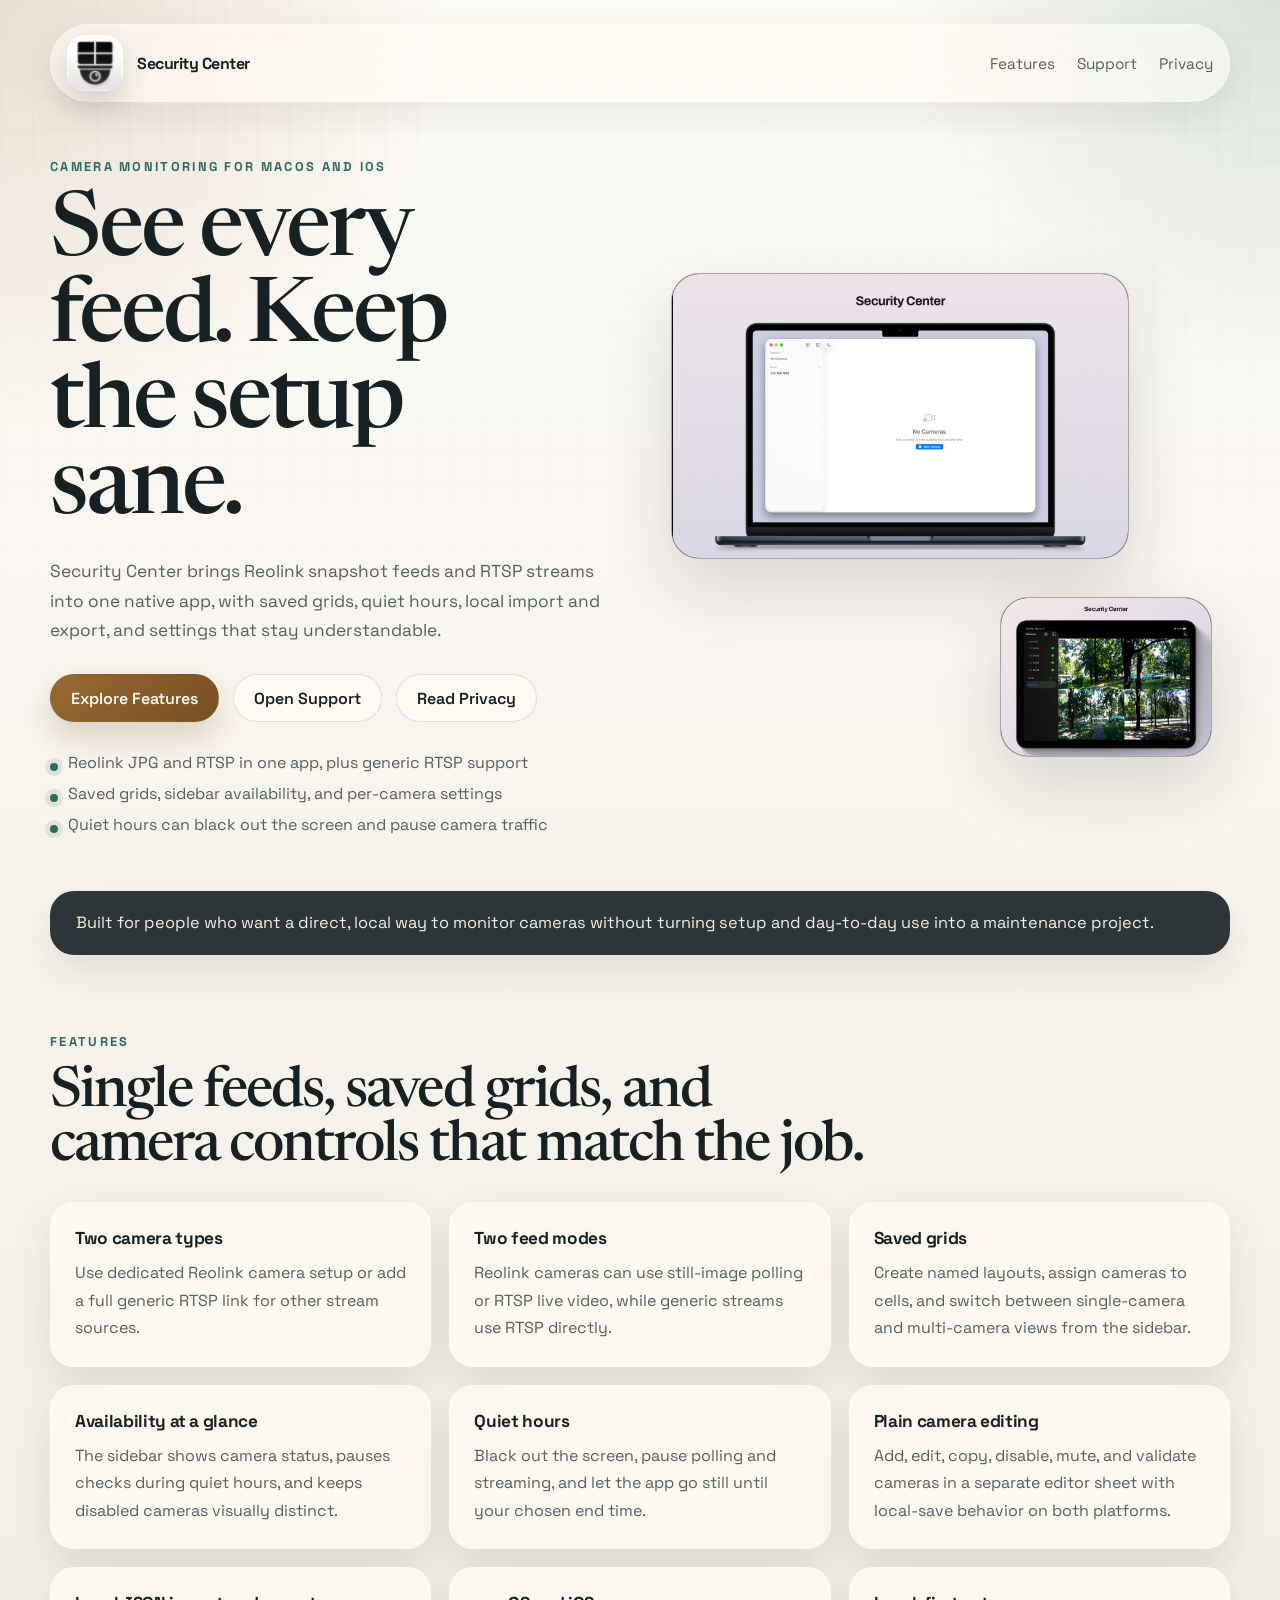
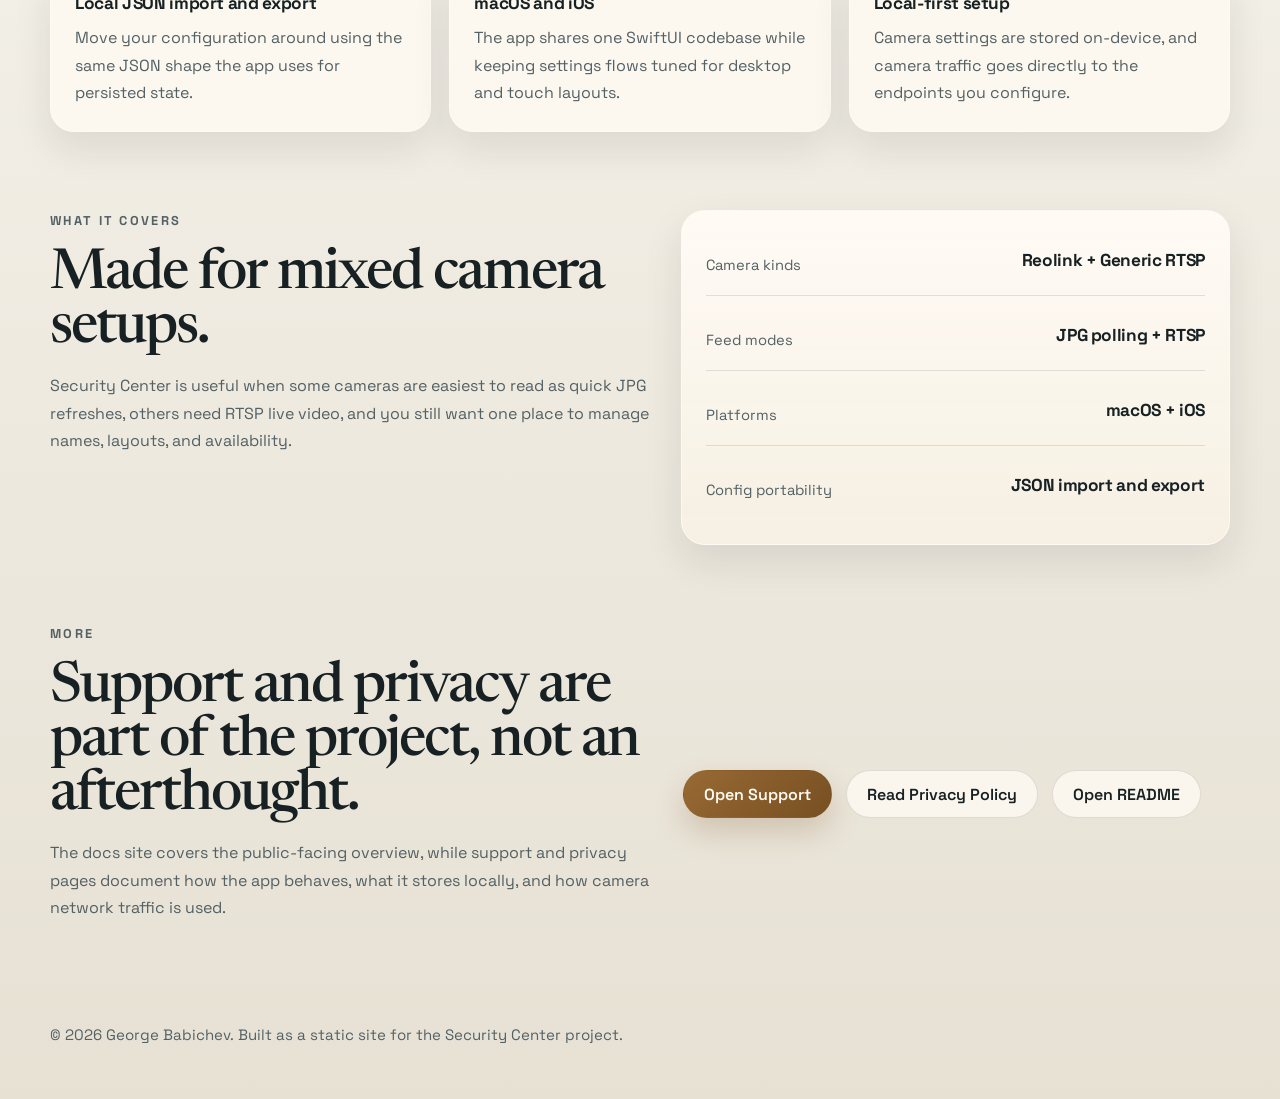
==== commit ee7aa4a3: "Doc updates" ====
--- a/docs/index.html
+++ b/docs/index.html
@@ -62,9 +62,6 @@
             <figure class="screen-card screen-main">
               <img src="mac1.jpg" alt="Security Center saved grid on macOS" loading="eager">
             </figure>
-            <figure class="screen-card screen-side">
-              <img src="mac2.jpg" alt="Security Center single camera view on macOS" loading="lazy">
-            </figure>
             <figure class="screen-card screen-detail">
               <img src="iPad1.jpg" alt="Security Center running on iPad" loading="lazy">
             </figure>
@@ -78,35 +75,6 @@
         <p>
           Built for people who want a direct, local way to monitor cameras without turning setup and day-to-day use into a maintenance project.
         </p>
-      </section>
-
-      <section class="section screenshots" aria-label="Screenshots">
-        <div class="section-heading reveal">
-          <p class="eyebrow">Screenshots</p>
-          <h2>The same setup, tuned for desk and couch.</h2>
-        </div>
-
-        <div class="screenshot-grid">
-          <figure class="screenshot-card screenshot-wide reveal">
-            <img src="mac1.jpg" alt="Saved camera grid on macOS" loading="lazy">
-            <figcaption>Saved grids on macOS</figcaption>
-          </figure>
-
-          <figure class="screenshot-card reveal">
-            <img src="mac2.jpg" alt="Single camera detail on macOS" loading="lazy">
-            <figcaption>Single-camera focus</figcaption>
-          </figure>
-
-          <figure class="screenshot-card reveal">
-            <img src="mac3.jpg" alt="Security Center app settings on macOS" loading="lazy">
-            <figcaption>Plain settings</figcaption>
-          </figure>
-
-          <figure class="screenshot-card screenshot-wide reveal">
-            <img src="iPad1.jpg" alt="Security Center camera monitoring on iPad" loading="lazy">
-            <figcaption>Touch-friendly iPad layout</figcaption>
-          </figure>
-        </div>
       </section>
 
       <section class="section" id="features">
--- a/docs/site.css
+++ b/docs/site.css
@@ -297,7 +297,10 @@
 }
 
 .screen-main {
-  inset: 18px 76px 28px 0;
+  top: 36px;
+  left: 0;
+  width: 82%;
+  aspect-ratio: 16 / 10;
   z-index: 1;
 }
 
@@ -553,7 +556,8 @@
   }
 
   .screen-main {
-    inset: 42px 82px 34px 0;
+    top: 34px;
+    width: 82%;
   }
 
   .screen-side {
@@ -598,7 +602,8 @@
   }
 
   .screen-main {
-    inset: 34px 50px 18px 0;
+    top: 34px;
+    width: 82%;
   }
 
   .screen-side {
